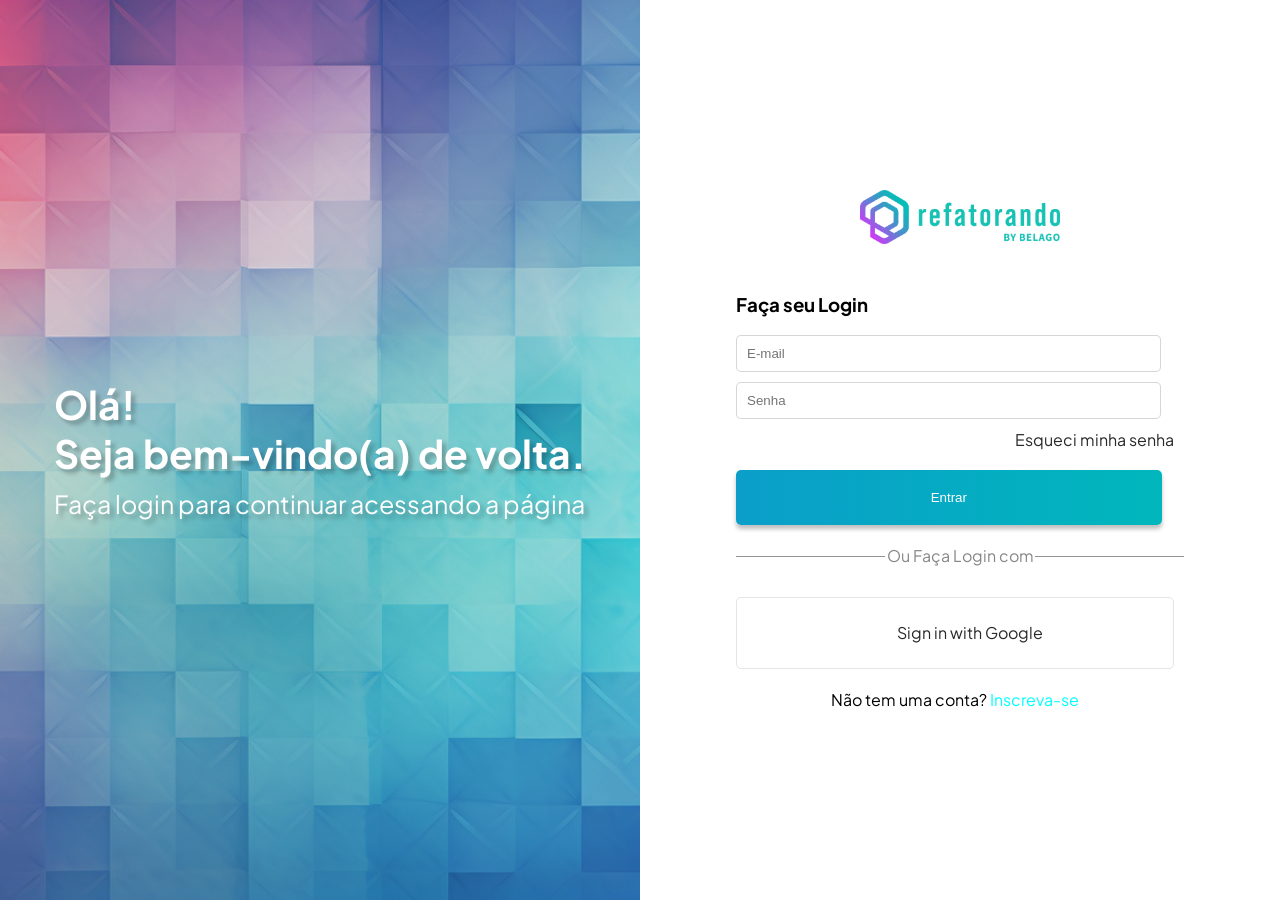
==== index.html @ 9b2018b0 "implementando pagina de login finalizada sendo responsiva" ====
<!DOCTYPE html>
<html lang="en">
<head>
    <meta charset="UTF-8">
    <meta name="viewport" content="width=device-width, initial-scale=1.0">
    <title>Document</title>
      <link rel="icon" href="https://cache.refatorando.com/wp-content/uploads/2023/05/Favicon_Refatorando-1-100x100.png" type="image/x-icon">
    <link rel="stylesheet" href="Estilo.css">
</head>
<body>
     <div class="login-container">
        <div class="login-text">
            <div class="login-text-content">
                  <h2>
                     Olá!<br>
                      Seja bem-vindo(a) de volta.
                   </h2>
                   <p>
                       Faça login para continuar acessando a página
                   </p>
            </div>
            
        </div>
        <div class="login-form">
            <div class="login-form-content">
                <img src="images/Logo_Horizontal_colorida_Refatorando_1.png" width="200">
                <h3>Faça seu Login</h3>           
                <form>
                    <input type="text" placeholder="E-mail">
                    <input type="password" placeholder="Senha">
                    <a href="#">Esqueci minha senha</a>
                    <button>Entrar</button>
                </form>
                <div class="login-form-divider">
                    <div> Ou Faça Login com </div>
                </div>
                 <a href="#" id="login-form-google">
                   <div id="Google-container"> 

                       <div id="Google-icon"></div>
                       <span id="Google-sign-in">Sign in with Google</span>

                   </div> 
                </a>
                <div class="login-form-subscribe">
                    Não tem uma conta? <a href="#">Inscreva-se</a>
                </div>
        </div>
    </div>
</body>
</html>
---- Estilo.css ----
/* Import the Roboto font from Google Fonts */
@import url('https://fonts.googleapis.com/css2?family=Plus+Jakarta+Sans:wght@200;400;700&family=Ubuntu&display=swap');

body {
    display: flex;
    justify-content:center;
    align-items: center;
     background-color: #fff;
     margin: 0;
     font-family: 'Plus Jakarta Sans',sans-serif;
}
.login-container {
                  display: flex;
                  width: 100vw;
                  height: 100vh;
                  overflow: hidden;
}

.login-text {
           display: flex;
           flex: 1;
           align-items: center;
           justify-content: center;
           height: 100vh;
           background-image: url("../images/bg.png");
           background-position: right;
           background-repeat: no-repeat;
           background-size: cover;
           color:#fff;
           text-shadow: 4px 4px 4px #00000040;
           transition: background-position 1s;
}
.login-text-content h2 {
                 margin: 10px;
                font-size: 39px;
    
}
.login-text-content p {
                        font-size: 25px;
                        margin: 10px;
}


.login-form {
           display: flex;
           align-items: center;
           justify-content: center;
           height: 100vh;          
           flex: 1;
}




.login-form-content { 
        display: flex;
        flex-direction: column;               
           align-items: stretch;
        justify-content: center;
           min-width: 70%;

}

.login-form-content img {
    align-self: center;
    margin-bottom: 30px;
}
.login-form-content a {
    align-self: flex-end;
    text-decoration: none;
    color: rgb(41, 41, 41);
    margin-right: 10px;
    margin-bottom: 20px;
}

.login-form-content a:hover {
             color: aqua;
}

.login-form-content form {
        display: flex;
        flex-direction: column;               
           align-items: flex-start;
    }


form input {
     width: 90%;
     margin-bottom: 10px;
     padding: 10px;
     border: 1px solid #cccc;
     border-radius: 5px;
}

form button {
     width: 95%;
     margin-bottom: 10px;
     padding: 20px 0;
     align-self: stretch;
     cursor: pointer;
     border-radius: 5px;
     color: white;
     border: none;
     background: linear-gradient(90deg, #0B9DCA -4.82%, #00B7BC 100.35%);
     box-shadow: 0px 4px 4px rgba(0, 0, 0, 0.25);
}

form button:hover {
     
     background: linear-gradient(180deg, #0B9DCA -4.82%, #00B7BC 100.35%);
    
}

.login-form-divider {
    columns: rgb(146, 146, 146);
         border-bottom: solid 1px rgb(146, 146, 146);
         align-items: stretch;
}

.login-form-divider div {
           position: relative;
           width: 150px;
           top: 10px;
           left:calc(50% - 75px);
           text-align: center;
           color: #888787;
           background-color: white;                 
}

#login-form-google  {
         width: 100%;
         display: flex;
         margin-top: 40px;
        align-items: center;
       justify-content: center;
     
          
}

#Google-container {
       display: flex;
       align-items: center;
       justify-content: center;
       width: 100%;
       height: 30px;
       border: solid 1px #e6e4e4;
       border-radius: 5px;
       padding: 20px;
       margin-left: 10px;
}

#Google-icon {
    
    display: inline;
    width: 30px;
    height: 30px;
    background-image: url(../Pagina-Login/images/google.svg);
    background-size: 30px;
}


.login-form-subscribe {
      align-self: center;
     
}
.login-form-subscribe a  {
         color: aqua;
}

.login-form-subscribe a:hover {
          color: #0702ff;
}

/*animação GB */
@keyframes slide {
    0%{
        background-position:0 0;
    }

    100% {
        background-position:100% 0;
    }
}

.login-text {
     animation:slide 90s linear alternate-reverse ;
     animation-iteration-count: infinite;
}

@media (max-width: 768px) {

    .login-container {
        flex-direction: column;
       
    }

    .login-text {
         flex: 1;
        
    }

    .login-text-content h2 {
        font-size: 25px;
    }

    .login-text-content p {
        font-size: 18px;
    }

    .login-form {
        flex: 3;
    }
     .login-form-content { 
           min-width: 90%;
   
    }
 }
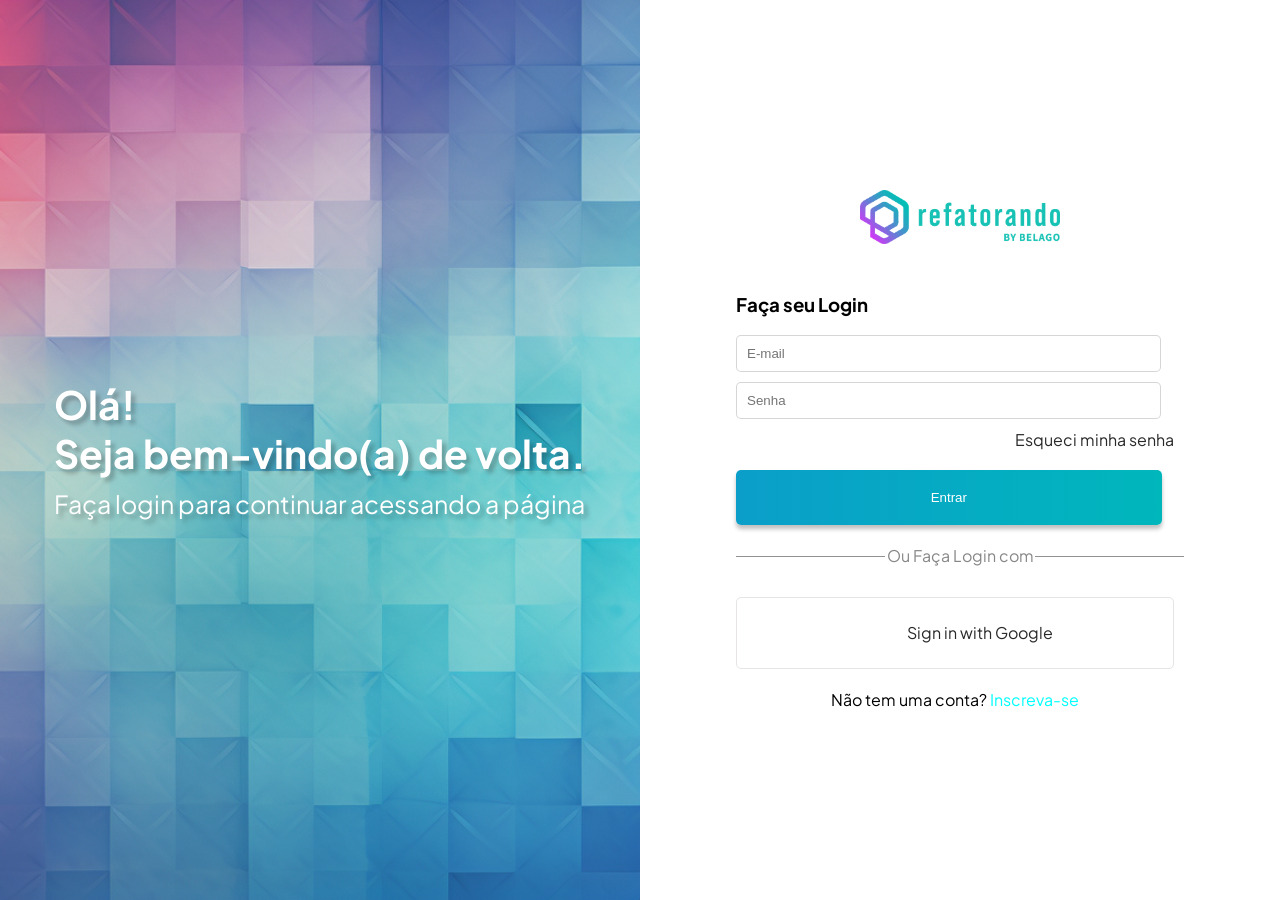
==== commit d87103a1: "corrigindo erro do ícone que não estava sendo exibido" ====
--- a/index.html
+++ b/index.html
@@ -37,7 +37,7 @@
                  <a href="#" id="login-form-google">
                    <div id="Google-container"> 
 
-                       <div id="Google-icon"></div>
+                       <div class="Google-icon"></div>
                        <span id="Google-sign-in">Sign in with Google</span>
 
                    </div> 
--- a/Estilo.css
+++ b/Estilo.css
@@ -149,14 +149,15 @@
        margin-left: 10px;
 }
 
-#Google-icon {
-    
+.Google-icon {
+    margin: 10px;
     display: inline;
     width: 30px;
     height: 30px;
-    background-image: url(../Pagina-Login/images/google.svg);
+    background-image: url(https://tse2.mm.bing.net/th/id/OIP.F2MBax0hCXmy2D5miflWuQHaHa?rs=1&pid=ImgDetMain&o=7&rm=3 );
     background-size: 30px;
 }
+
 
 
 .login-form-subscribe {
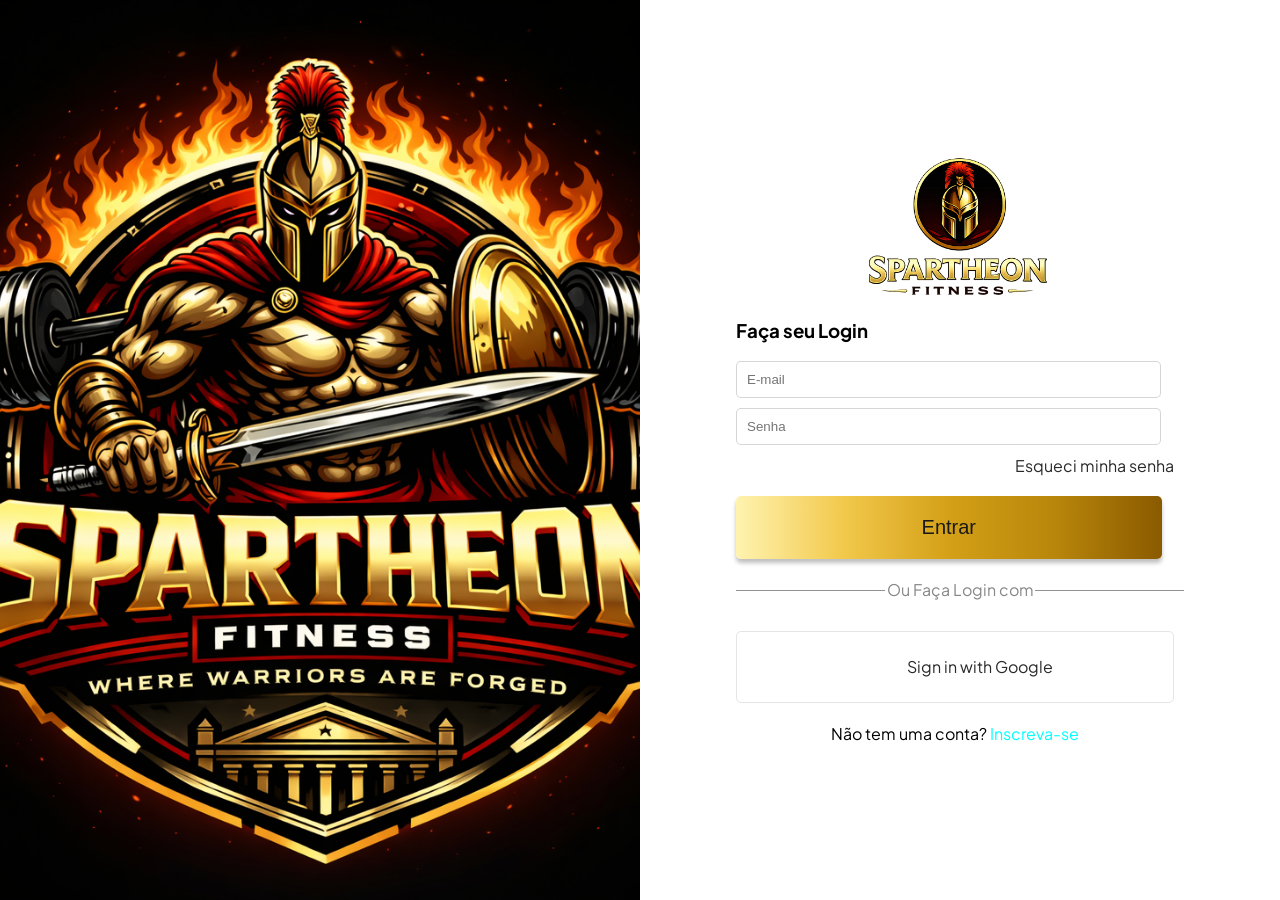
==== commit 03419318: "add novas imagens e mudando estilo da pagina" ====
--- a/index.html
+++ b/index.html
@@ -10,20 +10,11 @@
 <body>
      <div class="login-container">
         <div class="login-text">
-            <div class="login-text-content">
-                  <h2>
-                     Olá!<br>
-                      Seja bem-vindo(a) de volta.
-                   </h2>
-                   <p>
-                       Faça login para continuar acessando a página
-                   </p>
-            </div>
-            
+    
         </div>
         <div class="login-form">
             <div class="login-form-content">
-                <img src="images/Logo_Horizontal_colorida_Refatorando_1.png" width="200">
+                <img src="public/name-academia.png" width="200">
                 <h3>Faça seu Login</h3>           
                 <form>
                     <input type="text" placeholder="E-mail">
--- a/Estilo.css
+++ b/Estilo.css
@@ -19,16 +19,24 @@
 .login-text {
            display: flex;
            flex: 1;
-           align-items: center;
-           justify-content: center;
-           height: 100vh;
-           background-image: url("../images/bg.png");
-           background-position: right;
+           width: 100vw;
+          
+           background-image: url(public/logo.png);
+           background-position: center;
            background-repeat: no-repeat;
            background-size: cover;
            color:#fff;
            text-shadow: 4px 4px 4px #00000040;
-           transition: background-position 1s;
+          
+}
+@keyframes fogo {
+  0% { filter: brightness(1); }
+  50% { filter: brightness(1.4); }
+  100% { filter: brightness(1); }
+}
+
+.login-text {
+  animation: fogo 2s infinite ease-in-out;
 }
 .login-text-content h2 {
                  margin: 10px;
@@ -63,7 +71,7 @@
 
 .login-form-content img {
     align-self: center;
-    margin-bottom: 30px;
+    width: 290px;
 }
 .login-form-content a {
     align-self: flex-end;
@@ -98,17 +106,30 @@
      padding: 20px 0;
      align-self: stretch;
      cursor: pointer;
+     font-size: 20px;
      border-radius: 5px;
-     color: white;
-     border: none;
-     background: linear-gradient(90deg, #0B9DCA -4.82%, #00B7BC 100.35%);
+    color: #1A1A1A;
+    border: none;
+  background: linear-gradient(
+  90deg,
+  #FFF3B0 0%,
+  #F2C94C 25%,
+  #D4A017 50%,
+  #B8860B 75%,
+  #8A5A00 100%
+);
      box-shadow: 0px 4px 4px rgba(0, 0, 0, 0.25);
 }
 
 form button:hover {
      
-     background: linear-gradient(180deg, #0B9DCA -4.82%, #00B7BC 100.35%);
-    
+  background: linear-gradient(
+  90deg,
+  #FFB347 100%,
+  #FF8C00 60%,
+  #FF4500 30%,
+  #B22222 0%
+)
 }
 
 .login-form-divider {
@@ -172,21 +193,6 @@
           color: #0702ff;
 }
 
-/*animação GB */
-@keyframes slide {
-    0%{
-        background-position:0 0;
-    }
-
-    100% {
-        background-position:100% 0;
-    }
-}
-
-.login-text {
-     animation:slide 90s linear alternate-reverse ;
-     animation-iteration-count: infinite;
-}
 
 @media (max-width: 768px) {
 
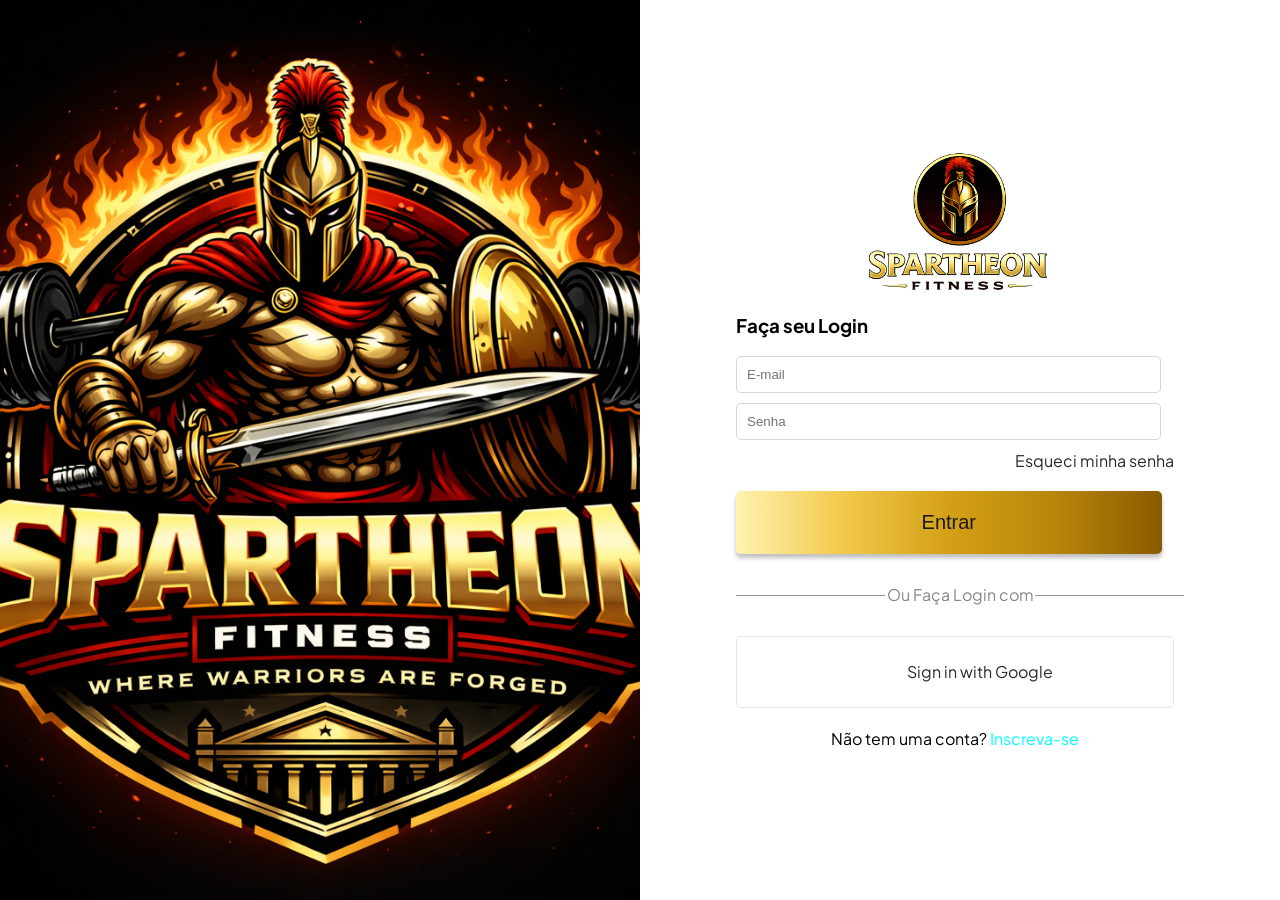
==== commit cecabbbb: "Implementando novas funcionalidades à página de login, como um script completo de todas as funcional" ====
--- a/index.html
+++ b/index.html
@@ -1,42 +1,57 @@
 <!DOCTYPE html>
-<html lang="en">
+<html lang="pt-BR">
 <head>
     <meta charset="UTF-8">
     <meta name="viewport" content="width=device-width, initial-scale=1.0">
-    <title>Document</title>
-      <link rel="icon" href="https://cache.refatorando.com/wp-content/uploads/2023/05/Favicon_Refatorando-1-100x100.png" type="image/x-icon">
+    <title>Login</title>
+
+    <link rel="icon" href="public/icone.png" type="image/x-icon">
     <link rel="stylesheet" href="Estilo.css">
 </head>
+
 <body>
-     <div class="login-container">
-        <div class="login-text">
-    
-        </div>
+    <div class="login-container">
+
+        <div class="login-text"></div>
+
         <div class="login-form">
             <div class="login-form-content">
+
                 <img src="public/name-academia.png" width="200">
                 <h3>Faça seu Login</h3>           
-                <form>
-                    <input type="text" placeholder="E-mail">
-                    <input type="password" placeholder="Senha">
+
+                <!-- ✅ FORM CORRIGIDO -->
+               <form id="loginForm">
+                    <input type="text" id="email" placeholder="E-mail">
+                    <input type="password" id="senha" placeholder="Senha">
+
                     <a href="#">Esqueci minha senha</a>
-                    <button>Entrar</button>
+
+                    <button type="submit">Entrar</button>
                 </form>
+
+                <!-- ✅ MENSAGEM -->
+                <div id="loginMessage" style="margin-top:10px;"></div>
+
                 <div class="login-form-divider">
                     <div> Ou Faça Login com </div>
                 </div>
-                 <a href="#" id="login-form-google">
-                   <div id="Google-container"> 
 
-                       <div class="Google-icon"></div>
-                       <span id="Google-sign-in">Sign in with Google</span>
+                <a href="#" id="login-form-google">
+                    <div id="Google-container"> 
+                        <div class="Google-icon"></div>
+                        <span id="Google-sign-in">Sign in with Google</span>
+                    </div> 
+                </a>
 
-                   </div> 
-                </a>
                 <div class="login-form-subscribe">
-                    Não tem uma conta? <a href="#">Inscreva-se</a>
+                    Não tem uma conta? <a href="cad.html">Inscreva-se</a>
                 </div>
+
+            </div>
         </div>
     </div>
+
+    <script src="script-log.js"></script>
 </body>
 </html>
